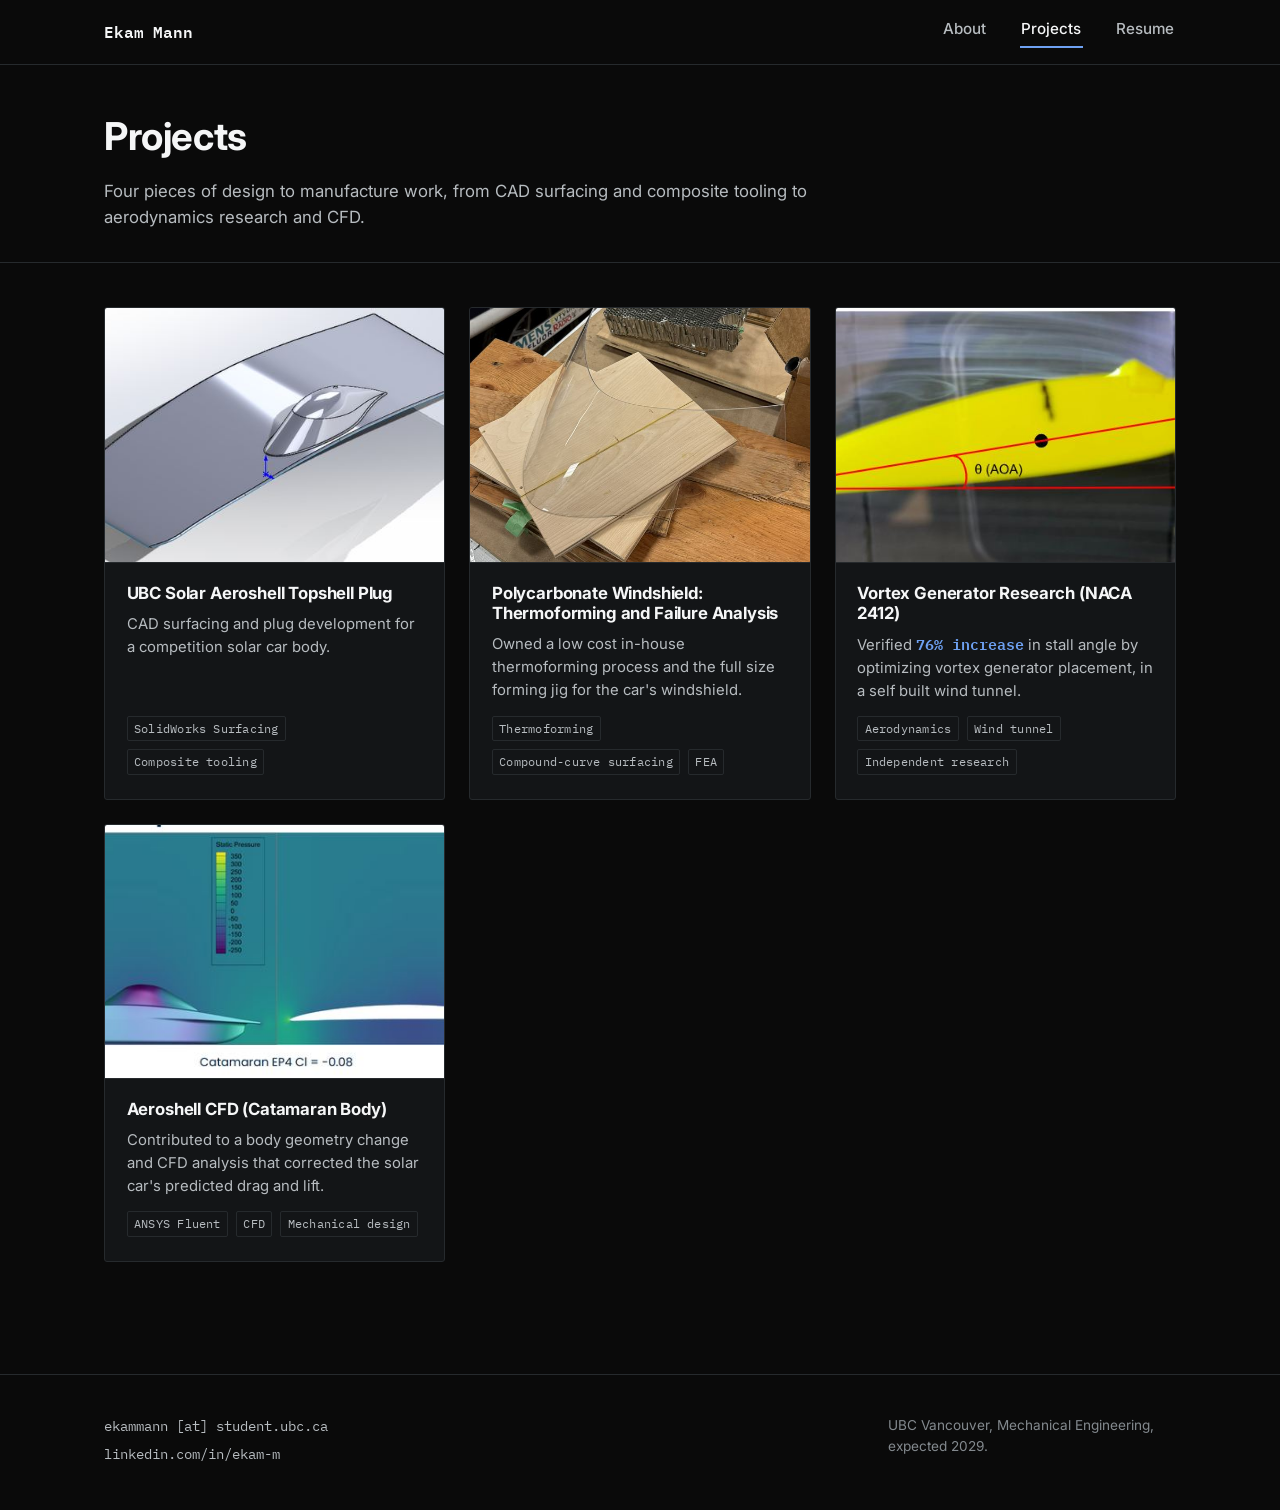
==== projects/index.html @ 42b0319a "Correct attribution on Aeroshell CFD project The previous writeup credited the corrected drag/lift c" ====
<!doctype html>
<html lang="en">
<head>
<meta charset="UTF-8" />
<meta name="viewport" content="width=device-width, initial-scale=1" />
<title>Projects · Ekam Mann</title>
<meta name="description" content="Design to manufacture engineering projects: composite tooling, thermoforming, aerodynamics research, CFD, and industry piping design." />
<link rel="preconnect" href="https://fonts.googleapis.com" />
<link rel="preconnect" href="https://fonts.gstatic.com" crossorigin />
<link href="https://fonts.googleapis.com/css2?family=Inter:wght@400;500;600;700&family=IBM+Plex+Mono:wght@400;500;600&display=swap" rel="stylesheet" />
<link rel="stylesheet" href="/assets/css/style.css" />
</head>
<body>
<a class="skip-link" href="#main">Skip to content</a>

<nav class="site-nav" aria-label="Primary">
  <div class="container">
    <a class="nav-brand" href="/">Ekam Mann</a>
    <button class="nav-toggle" aria-expanded="false" aria-controls="nav-links" aria-label="Toggle menu">
      <svg width="20" height="20" viewBox="0 0 20 20" fill="none" aria-hidden="true"><path d="M2.5 5h15M2.5 10h15M2.5 15h15" stroke="currentColor" stroke-width="1.5" stroke-linecap="round"/></svg>
    </button>
    <ul class="nav-links" id="nav-links">
      <li><a href="/">About</a></li>
      <li><a href="/projects/" aria-current="page">Projects</a></li>
      <li><a href="/resume/">Resume</a></li>
    </ul>
  </div>
</nav>

<main id="main">
  <header class="page-header">
    <div class="container">
      <h1>Projects</h1>
      <p class="lede">Four pieces of design to manufacture work, from CAD surfacing and composite tooling to aerodynamics research and CFD.</p>
    </div>
  </header>

  <div class="container">
    <div class="project-grid">

      <a class="project-card" href="/projects/aeroshell-topshell-plug/">
        <div class="card-media">
          <img src="/assets/img/p1-prototype-plug-thumb.jpg" alt="Prototype topshell plug for the UBC Solar aeroshell, a precision male mold surface used for composite layup." loading="lazy" width="640" height="322" />
        </div>
        <div class="card-body">
          <h2 class="card-title">UBC Solar Aeroshell Topshell Plug</h2>
          <p class="card-hook">CAD surfacing and plug development for a competition solar car body.</p>
          <div class="tag-row">
            <span class="tag">SolidWorks Surfacing</span>
            <span class="tag">Composite tooling</span>
          </div>
        </div>
      </a>

      <a class="project-card" href="/projects/windshield-thermoforming/">
        <div class="card-media">
          <img src="/assets/img/p2-windshield-result-thumb.jpg" alt="Formed polycarbonate windshield produced by the in-house thermoforming jig, fitted to the solar car canopy." loading="lazy" width="640" height="640" />
        </div>
        <div class="card-body">
          <h2 class="card-title">Polycarbonate Windshield: Thermoforming and Failure Analysis</h2>
          <p class="card-hook">Owned a low cost in-house thermoforming process and the full size forming jig for the car's windshield.</p>
          <div class="tag-row">
            <span class="tag">Thermoforming</span>
            <span class="tag">Compound-curve surfacing</span>
            <span class="tag">FEA</span>
          </div>
        </div>
      </a>

      <a class="project-card" href="/projects/vortex-generator-research/">
        <div class="card-media">
          <img src="/assets/img/p3-airfoil-tunnel-thumb.jpg" alt="3D printed NACA 2412 test airfoil mounted in the self-built wind tunnel for smoke flow visualization." loading="lazy" width="601" height="304" />
        </div>
        <div class="card-body">
          <h2 class="card-title">Vortex Generator Research (NACA 2412)</h2>
          <p class="card-hook">Verified <span class="metric">76% increase</span> in stall angle by optimizing vortex generator placement, in a self built wind tunnel.</p>
          <div class="tag-row">
            <span class="tag">Aerodynamics</span>
            <span class="tag">Wind tunnel</span>
            <span class="tag">Independent research</span>
          </div>
        </div>
      </a>

      <a class="project-card" href="/projects/aeroshell-cfd/">
        <div class="card-media">
          <img src="/assets/img/p4-pressure-thumb.jpg" alt="Static pressure distribution on the UBC Solar catamaran aeroshell body from the refined CFD model." loading="lazy" width="640" height="276" />
        </div>
        <div class="card-body">
          <h2 class="card-title">Aeroshell CFD (Catamaran Body)</h2>
          <p class="card-hook">Contributed to a body geometry change and CFD analysis that corrected the solar car's predicted drag and lift.</p>
          <div class="tag-row">
            <span class="tag">ANSYS Fluent</span>
            <span class="tag">CFD</span>
            <span class="tag">Mechanical design</span>
          </div>
        </div>
      </a>

    </div>
  </div>
</main>

<footer class="site-footer">
  <div class="container">
    <div class="footer-contact">
      <a href="#" data-mail-user="ekammann" data-mail-domain="student.ubc.ca">ekammann [at] student.ubc.ca</a>
      <a href="https://linkedin.com/in/ekam-m" target="_blank" rel="noopener">linkedin.com/in/ekam-m</a>
    </div>
    <p class="footer-note">UBC Vancouver, Mechanical Engineering, expected 2029.</p>
  </div>
</footer>

<script src="/assets/js/main.js"></script>
</body>
</html>
---- assets/css/style.css ----
/* ============================================================
   Ekam Mann — Portfolio
   Design system: dark, bold, engineering-credible. Near-black
   ground, engineering blue accent, mono for specs/metrics/tools,
   hairline rules instead of shadows.
   ============================================================ */

:root {
  --bg: #0a0a0a;
  --surface: #131517;
  --surface-raised: #17191c;
  --text: #f5f6f7;
  --text-secondary: #b7bcc0;
  --text-tertiary: #83898e;
  --border: #262a2d;
  --border-strong: #3a3f43;
  --accent: #6ea1f2;
  --accent-strong: #a5c4f7;
  --accent-on: #0a0a0a;
  --accent-tint: #16233a;
  --focus-ring: #6ea1f2;
  --code-bg: #1a1d20;
  --shadow: none;

  --font-sans: "Inter", -apple-system, BlinkMacSystemFont, "Segoe UI", Roboto,
    Helvetica, Arial, sans-serif;
  --font-mono: "IBM Plex Mono", ui-monospace, SFMono-Regular, Menlo, Consolas,
    "Liberation Mono", monospace;

  --container-w: 1120px;
  --radius: 3px;
  --nav-h: 64px;
}

/* ---------- Reset ---------- */
*,
*::before,
*::after {
  box-sizing: border-box;
}

html {
  -webkit-text-size-adjust: 100%;
  scroll-behavior: smooth;
}

@media (prefers-reduced-motion: reduce) {
  html {
    scroll-behavior: auto;
  }
  *,
  *::before,
  *::after {
    animation-duration: 0.001ms !important;
    animation-iteration-count: 1 !important;
    transition-duration: 0.001ms !important;
    scroll-behavior: auto !important;
  }
}

body {
  margin: 0;
  background: var(--bg);
  color: var(--text);
  font-family: var(--font-sans);
  font-size: 16px;
  line-height: 1.55;
  -webkit-font-smoothing: antialiased;
}

img {
  max-width: 100%;
  display: block;
  height: auto;
}

a {
  color: var(--accent);
}

h1,
h2,
h3,
h4 {
  line-height: 1.2;
  font-weight: 700;
  margin: 0 0 0.5em;
  letter-spacing: -0.01em;
}

p {
  margin: 0 0 1em;
  color: var(--text);
}

ul,
ol {
  margin: 0 0 1em;
  padding-left: 1.25em;
}

li {
  margin-bottom: 0.4em;
}

:focus-visible {
  outline: 2px solid var(--focus-ring);
  outline-offset: 2px;
  border-radius: 2px;
}

.skip-link {
  position: absolute;
  left: -9999px;
  top: 0;
  background: var(--accent);
  color: var(--accent-on);
  padding: 0.75em 1.25em;
  z-index: 200;
  font-weight: 600;
  text-decoration: none;
}

.skip-link:focus {
  left: 1rem;
  top: 1rem;
}

/* ---------- Layout ---------- */
.container {
  max-width: var(--container-w);
  margin: 0 auto;
  padding: 0 1.5rem;
}

@media (max-width: 640px) {
  .container {
    padding: 0 1.25rem;
  }
}

main {
  display: block;
}

/* ---------- Nav ---------- */
.site-nav {
  position: sticky;
  top: 0;
  z-index: 100;
  background: var(--bg);
  border-bottom: 1px solid var(--border);
  min-height: var(--nav-h);
}

.site-nav .container {
  display: flex;
  align-items: center;
  justify-content: space-between;
  min-height: var(--nav-h);
}

.nav-brand {
  font-family: var(--font-mono);
  font-weight: 600;
  font-size: 1rem;
  color: var(--text);
  text-decoration: none;
  letter-spacing: -0.01em;
}

.nav-brand:hover {
  color: var(--accent);
}

.nav-links {
  display: flex;
  gap: 2rem;
  list-style: none;
  margin: 0;
  padding: 0;
}

.nav-links a {
  color: var(--text-secondary);
  text-decoration: none;
  font-weight: 500;
  font-size: 0.95rem;
  padding: 0.5rem 0.1rem;
  border-bottom: 2px solid transparent;
}

.nav-links a:hover {
  color: var(--text);
}

.nav-links a[aria-current="page"] {
  color: var(--text);
  border-bottom-color: var(--accent);
}

.nav-toggle {
  display: none;
  background: none;
  border: 1px solid var(--border-strong);
  border-radius: var(--radius);
  width: 44px;
  height: 44px;
  align-items: center;
  justify-content: center;
  color: var(--text);
  cursor: pointer;
}

@media (max-width: 720px) {
  .nav-toggle {
    display: flex;
  }
  .site-nav .container {
    flex-wrap: wrap;
  }
  /* In-flow collapsible panel (not fixed) so opening the menu pushes
     the page down instead of floating over the hero content below it. */
  .nav-links {
    order: 3;
    flex-basis: 100%;
    flex-direction: column;
    gap: 0;
    width: 100%;
    max-height: 0;
    overflow: hidden;
    transition: max-height 220ms ease;
  }
  .nav-links.is-open {
    max-height: 320px;
    border-top: 1px solid var(--border);
  }
  .nav-links li {
    width: 100%;
  }
  .nav-links a {
    display: block;
    padding: 0.85rem 0.1rem;
    border-bottom: 1px solid var(--border);
  }
}

/* ---------- Buttons ---------- */
.btn {
  display: inline-flex;
  align-items: center;
  gap: 0.5em;
  padding: 0.7em 1.4em;
  border-radius: var(--radius);
  font-weight: 600;
  font-size: 0.95rem;
  text-decoration: none;
  border: 1px solid transparent;
  cursor: pointer;
  min-height: 44px;
  transition: background-color 150ms ease, border-color 150ms ease,
    color 150ms ease;
}

.btn-primary {
  background: var(--accent);
  color: var(--accent-on);
  border-color: var(--accent);
}

.btn-primary:hover {
  background: var(--accent-strong);
  border-color: var(--accent-strong);
}

.btn-secondary {
  background: transparent;
  color: var(--text);
  border-color: var(--border-strong);
}

.btn-secondary:hover {
  border-color: var(--accent);
  color: var(--accent);
}

.btn-row {
  display: flex;
  gap: 0.9rem;
  flex-wrap: wrap;
}

/* ---------- Hero / About ---------- */
/* --hero-bg-image is unset until a photo is supplied; the scrim
   layer alone gives an intentional dark vignette as a placeholder.
   To drop in a photo later, set on .hero:
     style="--hero-bg-image: url('/assets/img/hero-bg.jpg');" */
.hero {
  position: relative;
  overflow: hidden;
  padding: 6rem 0 4rem;
  border-bottom: 1px solid var(--border);
  isolation: isolate;
}

.hero::before {
  content: "";
  position: absolute;
  inset: 0;
  z-index: -1;
  background-image: var(--hero-bg-image, none),
    radial-gradient(ellipse 90% 60% at 50% 0%, #182335 0%, transparent 60%),
    linear-gradient(180deg, rgba(10, 10, 10, 0.35) 0%, rgba(10, 10, 10, 0.92) 75%, var(--bg) 100%);
  background-size: cover, cover, 100% 100%;
  background-position: center, center, center;
  background-color: var(--bg);
}

.hero::after {
  content: "";
  position: absolute;
  inset: 0;
  z-index: -1;
  background-image: linear-gradient(to right, var(--border) 1px, transparent 1px);
  background-size: 48px 100%;
  opacity: 0.5;
}

@media (max-width: 640px) {
  .hero {
    padding: 4rem 0 2.5rem;
  }
  .hero::after {
    display: none;
  }
}

.hero h1 {
  font-size: clamp(2.5rem, 8vw, 5.25rem);
  font-weight: 800;
  letter-spacing: -0.02em;
  max-width: 16ch;
}

.hero .lede {
  font-size: 1.2rem;
  color: var(--text-secondary);
  max-width: 62ch;
  margin-bottom: 1.75rem;
}

/* ---------- Threads ---------- */
.threads {
  padding: 3.5rem 0;
  border-bottom: 1px solid var(--border);
}

.threads h2,
.section-heading {
  font-family: var(--font-mono);
  font-size: 0.85rem;
  letter-spacing: 0.08em;
  text-transform: uppercase;
  color: var(--text-tertiary);
  margin-bottom: 1.75rem;
}

.thread-grid {
  display: grid;
  grid-template-columns: repeat(3, 1fr);
  gap: 1.75rem;
}

@media (max-width: 820px) {
  .thread-grid {
    grid-template-columns: 1fr;
  }
}

.thread {
  border-top: 2px solid var(--accent);
  padding-top: 1rem;
}

.thread .thread-index {
  font-family: var(--font-mono);
  font-size: 0.8rem;
  color: var(--text-tertiary);
  display: block;
  margin-bottom: 0.5rem;
}

.thread h3 {
  font-size: 1.1rem;
  margin-bottom: 0.5rem;
}

.thread p {
  color: var(--text-secondary);
  font-size: 0.97rem;
  margin: 0;
}

/* ---------- Tools (marquee) ---------- */
.tools-section {
  padding: 3.5rem 0;
  border-bottom: 1px solid var(--border);
}

.tool-group {
  margin-bottom: 2rem;
}

.tool-group:last-child {
  margin-bottom: 0;
}

.tool-group-label {
  font-family: var(--font-mono);
  font-size: 0.78rem;
  letter-spacing: 0.06em;
  text-transform: uppercase;
  color: var(--text-tertiary);
  margin-bottom: 0.75rem;
}

/* Default/fallback state (no JS, or motion reduced): a plain wrapped
   row of pills, no animation. JS measures each track and only adds
   .is-marquee-ready once it has padded the content wide enough to
   loop with no visible gap, whatever the item count. */
.tool-marquee {
  overflow: hidden;
}

.tool-marquee.is-marquee-ready {
  -webkit-mask-image: linear-gradient(
    90deg,
    transparent,
    black 6%,
    black 94%,
    transparent
  );
  mask-image: linear-gradient(
    90deg,
    transparent,
    black 6%,
    black 94%,
    transparent
  );
}

.tool-marquee-track {
  display: flex;
  flex-wrap: wrap;
  gap: 0.6rem;
}

.tool-marquee.is-marquee-ready .tool-marquee-track {
  flex-wrap: nowrap;
  width: max-content;
  animation: tool-marquee 26s linear infinite;
}

.tool-marquee.is-marquee-ready:hover .tool-marquee-track {
  animation-play-state: paused;
}

.tool-marquee[data-dir="reverse"] .tool-marquee-track {
  animation-direction: reverse;
}

@keyframes tool-marquee {
  from {
    transform: translateX(0);
  }
  to {
    transform: translateX(-50%);
  }
}

.tool-pill {
  flex: none;
  display: inline-flex;
  align-items: center;
  gap: 0.5em;
  font-family: var(--font-mono);
  font-size: 0.82rem;
  color: var(--text-secondary);
  background: var(--surface);
  border: 1px solid var(--border);
  border-radius: var(--radius);
  padding: 0.4em 0.9em;
  white-space: nowrap;
}

.tool-pill-icon {
  width: 18px;
  height: 18px;
  object-fit: contain;
  border-radius: 3px;
  background: #ffffff;
  padding: 2px;
  flex: none;
}

.tool-pill svg.tool-pill-icon {
  fill: currentColor;
  background: none;
  padding: 0;
  width: 16px;
  height: 16px;
}

/* ---------- Experience ---------- */
.experience-list {
  display: flex;
  flex-direction: column;
  gap: 2.5rem;
}

.experience-item {
  border-top: 1px solid var(--border);
  padding-top: 1.5rem;
}

.experience-head {
  display: flex;
  justify-content: space-between;
  align-items: baseline;
  flex-wrap: wrap;
  gap: 0.5rem 1.5rem;
  margin-bottom: 0.6rem;
}

.experience-title {
  display: flex;
  align-items: center;
  gap: 0.8rem;
}

.experience-logo {
  height: 40px;
  width: auto;
  max-width: 96px;
  object-fit: contain;
  border-radius: 4px;
  background: #ffffff;
  border: 1px solid var(--border);
  padding: 4px 6px;
  flex: none;
}

.experience-role {
  font-size: 1.2rem;
  font-weight: 700;
  margin: 0;
}

.experience-role span {
  color: var(--text-secondary);
  font-weight: 500;
}

.experience-meta {
  font-family: var(--font-mono);
  font-size: 0.82rem;
  color: var(--text-tertiary);
  white-space: nowrap;
}

.experience-desc {
  color: var(--text-secondary);
  max-width: 68ch;
  margin-bottom: 0.9rem;
}

.experience-links {
  display: flex;
  gap: 1rem;
  margin-top: 0.75rem;
  font-size: 0.9rem;
}

.experience-links a {
  font-weight: 600;
  text-decoration: none;
}

/* ---------- CTA band ---------- */
.cta-band {
  padding: 3rem 0;
}

/* ---------- Footer ---------- */
.site-footer {
  border-top: 1px solid var(--border);
  padding: 2.5rem 0;
  margin-top: 3rem;
}

.site-footer .container {
  display: flex;
  flex-wrap: wrap;
  justify-content: space-between;
  align-items: flex-start;
  gap: 1.5rem;
}

.footer-contact {
  font-family: var(--font-mono);
  font-size: 0.9rem;
  color: var(--text-secondary);
  display: flex;
  flex-direction: column;
  gap: 0.4rem;
}

.footer-contact a {
  color: var(--text-secondary);
  text-decoration: none;
}

.footer-contact a:hover {
  color: var(--accent);
}

.footer-note {
  font-size: 0.85rem;
  color: var(--text-tertiary);
  max-width: 32ch;
}

/* ---------- Page header (non-home pages) ---------- */
.page-header {
  padding: 3rem 0 2rem;
  border-bottom: 1px solid var(--border);
}

.page-header h1 {
  font-size: clamp(1.75rem, 3.5vw, 2.4rem);
}

.page-header .lede {
  color: var(--text-secondary);
  max-width: 65ch;
  font-size: 1.05rem;
  margin-bottom: 0;
}

/* ---------- Project cards ---------- */
.project-grid {
  display: grid;
  grid-template-columns: repeat(3, 1fr);
  gap: 1.5rem;
  padding: 2.75rem 0 4rem;
}

@media (max-width: 980px) {
  .project-grid {
    grid-template-columns: repeat(2, 1fr);
  }
}

@media (max-width: 640px) {
  .project-grid {
    grid-template-columns: 1fr;
  }
}

.project-card {
  display: flex;
  flex-direction: column;
  border: 1px solid var(--border);
  border-radius: var(--radius);
  background: var(--surface);
  overflow: hidden;
  text-decoration: none;
  color: var(--text);
  transition: border-color 150ms ease, transform 150ms ease;
}

.project-card:hover {
  border-color: var(--accent);
}

.project-card:hover .card-title {
  color: var(--accent);
}

.card-media {
  aspect-ratio: 4 / 3;
  background: var(--code-bg);
  overflow: hidden;
  border-bottom: 1px solid var(--border);
}

.card-media img {
  width: 100%;
  height: 100%;
  object-fit: cover;
}

.card-media.is-placeholder {
  display: flex;
  align-items: center;
  justify-content: center;
  padding: 1.25rem;
  text-align: center;
}

.card-media.is-placeholder .placeholder-text {
  font-family: var(--font-mono);
  font-size: 0.8rem;
  color: var(--text-tertiary);
  line-height: 1.5;
}

.card-body {
  padding: 1.25rem 1.35rem 1.5rem;
  display: flex;
  flex-direction: column;
  gap: 0.6rem;
  flex: 1;
}

.card-title {
  font-size: 1.05rem;
  font-weight: 700;
  margin: 0;
}

.card-hook {
  color: var(--text-secondary);
  font-size: 0.93rem;
  margin: 0;
  flex: 1;
}

.tag-row {
  display: flex;
  flex-wrap: wrap;
  gap: 0.5rem;
  margin-top: 0.2rem;
}

.tag {
  font-family: var(--font-mono);
  font-size: 0.72rem;
  letter-spacing: 0.02em;
  color: var(--text-secondary);
  border: 1px solid var(--border);
  border-radius: 2px;
  padding: 0.25em 0.55em;
}

/* ---------- Project detail ---------- */
.project-detail {
  padding: 3rem 0 4.5rem;
}

.scope-line {
  font-family: var(--font-mono);
  font-size: 0.88rem;
  color: var(--text-secondary);
  background: var(--accent-tint);
  border-left: 3px solid var(--accent);
  padding: 0.9rem 1.1rem;
  margin: 0 0 2.25rem;
  line-height: 1.6;
}

.scope-line strong {
  color: var(--text);
}

.project-body {
  max-width: 72ch;
}

.project-body h2 {
  font-size: 1.35rem;
  margin-top: 2.25rem;
}

.project-body h3 {
  font-size: 1.1rem;
  margin-top: 1.75rem;
}

.project-body p,
.project-body li {
  color: var(--text-secondary);
  font-size: 1rem;
}

.caveat {
  border: 1px solid var(--border-strong);
  border-left: 3px solid var(--text-tertiary);
  background: var(--code-bg);
  padding: 1rem 1.2rem;
  margin: 1.75rem 0;
  border-radius: var(--radius);
}

.caveat p {
  margin: 0;
  font-size: 0.93rem;
}

.caveat p + p {
  margin-top: 0.6rem;
}

.image-block {
  margin: 2rem 0;
}

.image-pair {
  display: grid;
  grid-template-columns: 1fr 1fr;
  gap: 1rem;
  margin: 2rem 0;
}

@media (max-width: 640px) {
  .image-pair {
    grid-template-columns: 1fr;
  }
}

.image-block img,
.image-pair img {
  border: 1px solid var(--border);
  border-radius: var(--radius);
  width: 100%;
}

figure {
  margin: 0;
}

figcaption {
  font-size: 0.85rem;
  color: var(--text-tertiary);
  margin-top: 0.5rem;
  font-family: var(--font-mono);
}

.metric {
  font-family: var(--font-mono);
  font-weight: 600;
  color: var(--accent);
}

.no-image-note {
  border: 1px dashed var(--border-strong);
  border-radius: var(--radius);
  padding: 1.75rem;
  text-align: center;
  color: var(--text-tertiary);
  font-family: var(--font-mono);
  font-size: 0.85rem;
  margin: 2rem 0;
  background: var(--code-bg);
}

.project-nav {
  display: flex;
  justify-content: space-between;
  margin-top: 3rem;
  padding-top: 1.5rem;
  border-top: 1px solid var(--border);
  font-size: 0.95rem;
}

.project-nav a {
  text-decoration: none;
  font-weight: 600;
}

/* ---------- Resume page ---------- */
.resume-embed-wrap {
  border: 1px solid var(--border);
  border-radius: var(--radius);
  overflow: hidden;
  background: var(--code-bg);
  margin: 2rem 0;
}

.resume-embed-wrap embed,
.resume-embed-wrap iframe {
  width: 100%;
  height: 78vh;
  min-height: 480px;
  border: none;
  display: block;
}

.resume-fallback {
  padding: 2.5rem 1.5rem;
  text-align: center;
  color: var(--text-secondary);
}

/* ---------- 404 ---------- */
.error-page {
  padding: 6rem 0;
  text-align: center;
}

.error-page .code {
  font-family: var(--font-mono);
  font-size: 0.9rem;
  color: var(--text-tertiary);
  margin-bottom: 1rem;
}

/* ---------- Utility ---------- */
.visually-hidden {
  position: absolute;
  width: 1px;
  height: 1px;
  padding: 0;
  margin: -1px;
  overflow: hidden;
  clip: rect(0, 0, 0, 0);
  white-space: nowrap;
  border: 0;
}
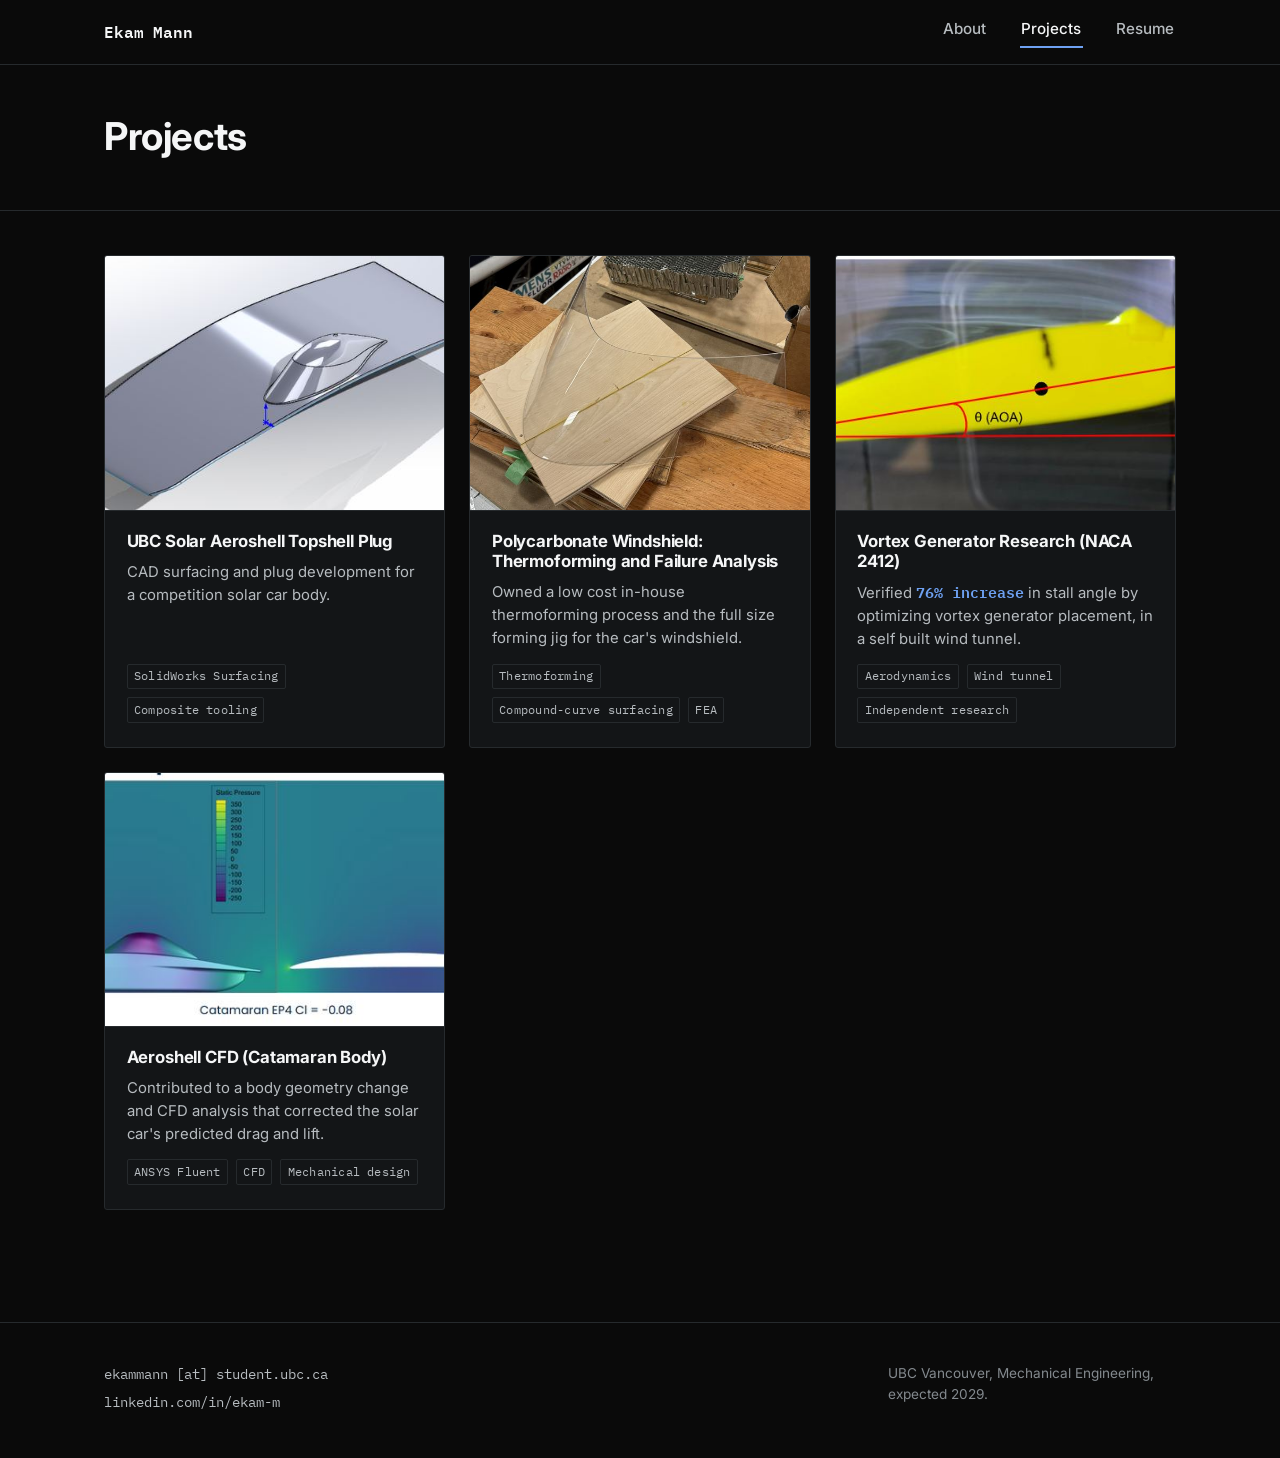
==== commit 5c54185c: "Remove lede paragraph from Projects page header" ====
--- a/projects/index.html
+++ b/projects/index.html
@@ -5,6 +5,19 @@
 <meta name="viewport" content="width=device-width, initial-scale=1" />
 <title>Projects · Ekam Mann</title>
 <meta name="description" content="Design to manufacture engineering projects: composite tooling, thermoforming, aerodynamics research, CFD, and industry piping design." />
+<meta property="og:type" content="website" />
+<meta property="og:url" content="https://ekammann.com/projects/" />
+<meta property="og:title" content="Projects · Ekam Mann" />
+<meta property="og:description" content="Design to manufacture engineering projects: composite tooling, thermoforming, aerodynamics research, CFD, and industry piping design." />
+<meta property="og:image" content="https://ekammann.com/assets/img/og-image.jpg" />
+<meta name="twitter:card" content="summary" />
+<meta name="twitter:title" content="Projects · Ekam Mann" />
+<meta name="twitter:description" content="Design to manufacture engineering projects: composite tooling, thermoforming, aerodynamics research, CFD, and industry piping design." />
+<meta name="twitter:image" content="https://ekammann.com/assets/img/og-image.jpg" />
+<link rel="icon" href="/favicon.ico" sizes="any" />
+<link rel="icon" href="/assets/img/favicon-32.png" type="image/png" sizes="32x32" />
+<link rel="icon" href="/assets/img/favicon-16.png" type="image/png" sizes="16x16" />
+<link rel="apple-touch-icon" href="/assets/img/apple-touch-icon.png" />
 <link rel="preconnect" href="https://fonts.googleapis.com" />
 <link rel="preconnect" href="https://fonts.gstatic.com" crossorigin />
 <link href="https://fonts.googleapis.com/css2?family=Inter:wght@400;500;600;700&family=IBM+Plex+Mono:wght@400;500;600&display=swap" rel="stylesheet" />
@@ -31,7 +44,6 @@
   <header class="page-header">
     <div class="container">
       <h1>Projects</h1>
-      <p class="lede">Four pieces of design to manufacture work, from CAD surfacing and composite tooling to aerodynamics research and CFD.</p>
     </div>
   </header>
 
--- a/assets/css/style.css
+++ b/assets/css/style.css
@@ -298,6 +298,10 @@
 .hero {
   position: relative;
   overflow: hidden;
+  min-height: calc(100svh - var(--nav-h));
+  display: flex;
+  flex-direction: column;
+  justify-content: center;
   padding: 6rem 0 4rem;
   border-bottom: 1px solid var(--border);
   isolation: isolate;
@@ -333,6 +337,28 @@
   .hero::after {
     display: none;
   }
+  /* The desktop hero photo is cropped wide (roughly 2.6:1) for a wide,
+     short banner. On mobile the hero is narrow and tall, so
+     background-size: cover on that crop would zoom in so far only a
+     sliver of the image is visible. Use a separate, portrait-friendlier
+     crop instead of fighting one image across two very different
+     container shapes. */
+  .hero::before {
+    background-image: url("/assets/img/hero-aeroshell-mobile.jpg"),
+      radial-gradient(
+        ellipse 90% 60% at 50% 0%,
+        #182335 0%,
+        transparent 60%
+      ),
+      linear-gradient(
+        180deg,
+        rgba(10, 10, 10, 0.35) 0%,
+        rgba(10, 10, 10, 0.92) 75%,
+        var(--bg) 100%
+      );
+    background-size: cover, cover, 100% 100%;
+    background-position: center 25%, center, center;
+  }
 }
 
 .hero h1 {
@@ -349,10 +375,101 @@
   margin-bottom: 1.75rem;
 }
 
+/* Entrance animation: hero content fades/slides in on load, staggered.
+   Reduced-motion users get this instantly via the global override above. */
+.hero h1,
+.hero .lede,
+.hero .btn-row {
+  animation: hero-fade-up 0.7s ease both;
+}
+
+.hero .lede {
+  animation-delay: 0.12s;
+}
+
+.hero .btn-row {
+  animation-delay: 0.24s;
+}
+
+@keyframes hero-fade-up {
+  from {
+    opacity: 0;
+    transform: translateY(14px);
+  }
+  to {
+    opacity: 1;
+    transform: translateY(0);
+  }
+}
+
+.scroll-cue {
+  position: absolute;
+  left: 50%;
+  bottom: 3.75rem;
+  transform: translateX(-50%);
+  display: flex;
+  flex-direction: column;
+  align-items: center;
+  gap: 0.65rem;
+  font-family: var(--font-mono);
+  font-size: 1.03rem;
+  letter-spacing: 0.08em;
+  text-transform: uppercase;
+  color: var(--text-tertiary);
+  text-decoration: none;
+  animation: hero-fade-up 0.7s ease 0.4s both,
+    scroll-cue-bounce 2.2s ease-in-out 1.1s infinite;
+}
+
+.scroll-cue svg {
+  width: 22px;
+  height: 22px;
+}
+
+.scroll-cue:hover {
+  color: var(--accent);
+}
+
+@keyframes scroll-cue-bounce {
+  0%,
+  100% {
+    transform: translateX(-50%) translateY(0);
+  }
+  50% {
+    transform: translateX(-50%) translateY(6px);
+  }
+}
+
+@media (max-width: 640px) {
+  .scroll-cue {
+    bottom: 1.5rem;
+  }
+}
+
+/* Reveal-on-scroll: applied via JS (main.js) only when IntersectionObserver
+   and motion are available, so content stays visible without JS. */
+.reveal {
+  opacity: 0;
+  transform: translateY(24px);
+  transition: opacity 0.6s ease, transform 0.6s ease;
+}
+
+.reveal.is-visible {
+  opacity: 1;
+  transform: translateY(0);
+}
+
 /* ---------- Threads ---------- */
 .threads {
   padding: 3.5rem 0;
   border-bottom: 1px solid var(--border);
+}
+
+.threads-intro {
+  font-size: 1.05rem;
+  color: var(--text-secondary);
+  max-width: 68ch;
+  margin-bottom: 2.25rem;
 }
 
 .threads h2,
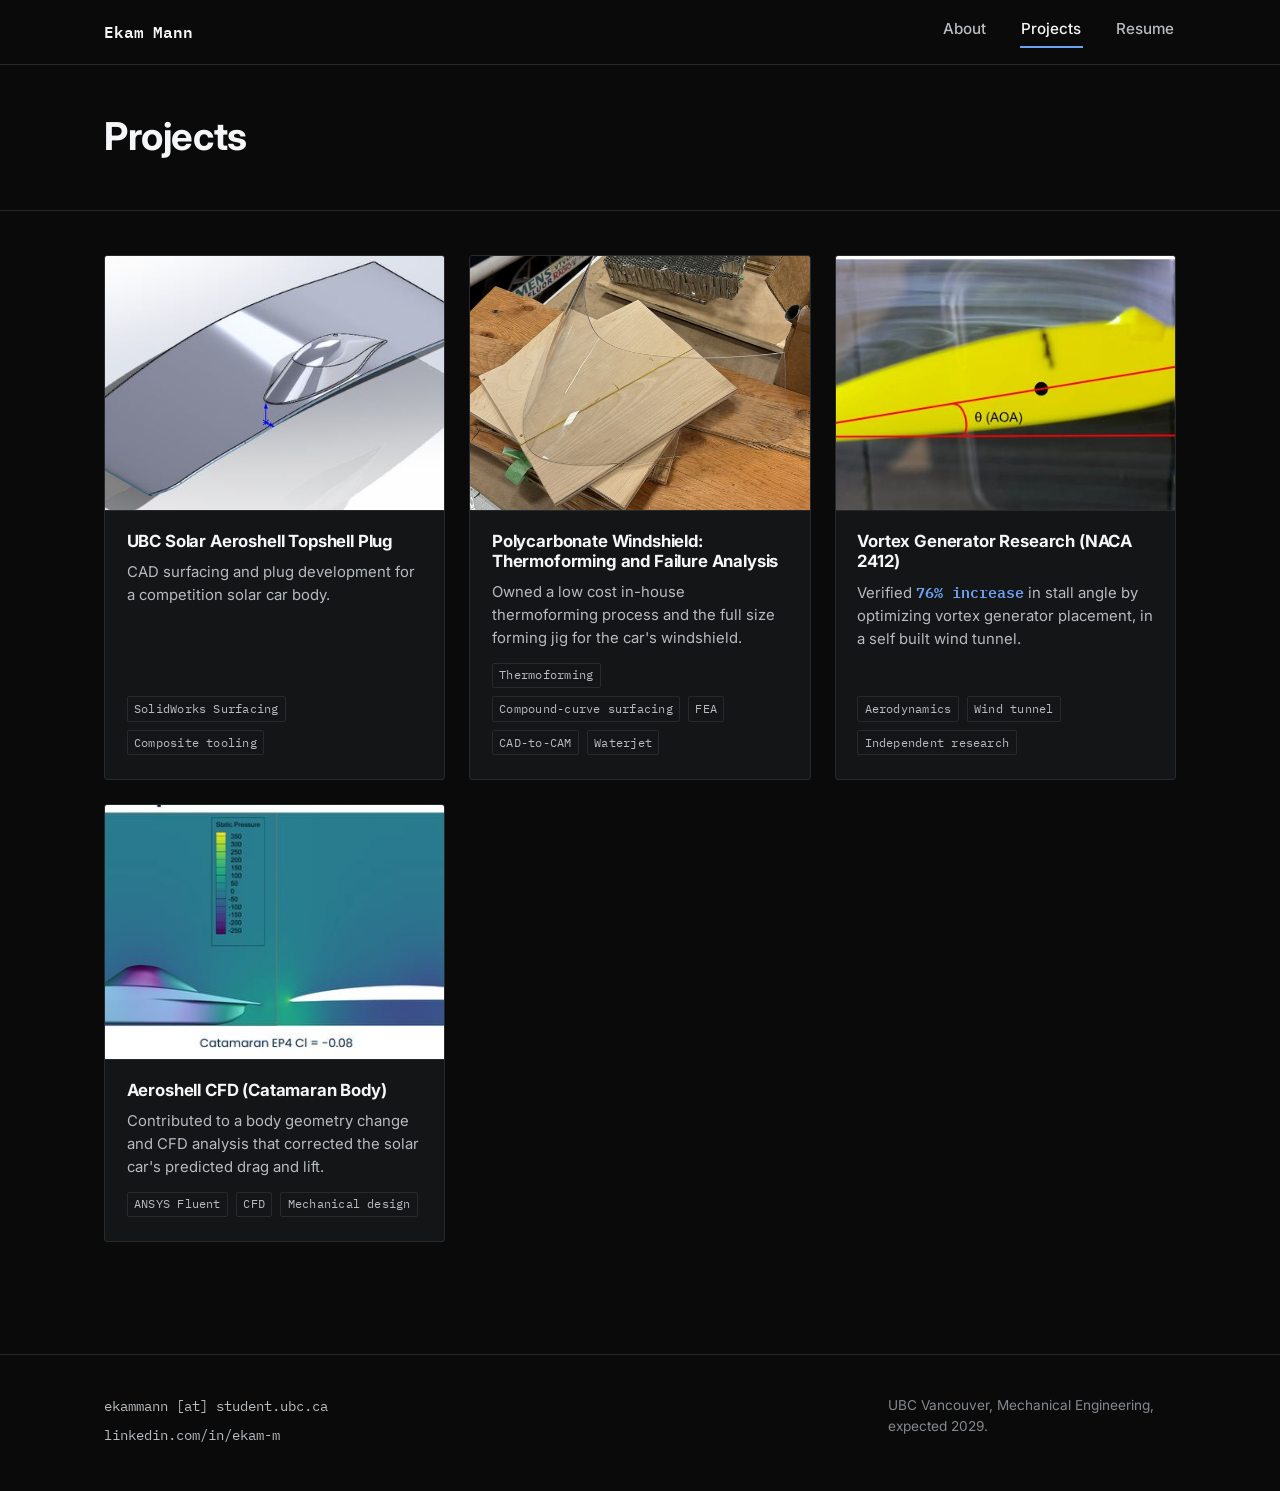
==== commit cdbe5cb5: "Add CAD-to-CAM and Waterjet tags to windshield project card" ====
--- a/projects/index.html
+++ b/projects/index.html
@@ -75,6 +75,8 @@
             <span class="tag">Thermoforming</span>
             <span class="tag">Compound-curve surfacing</span>
             <span class="tag">FEA</span>
+            <span class="tag">CAD-to-CAM</span>
+            <span class="tag">Waterjet</span>
           </div>
         </div>
       </a>
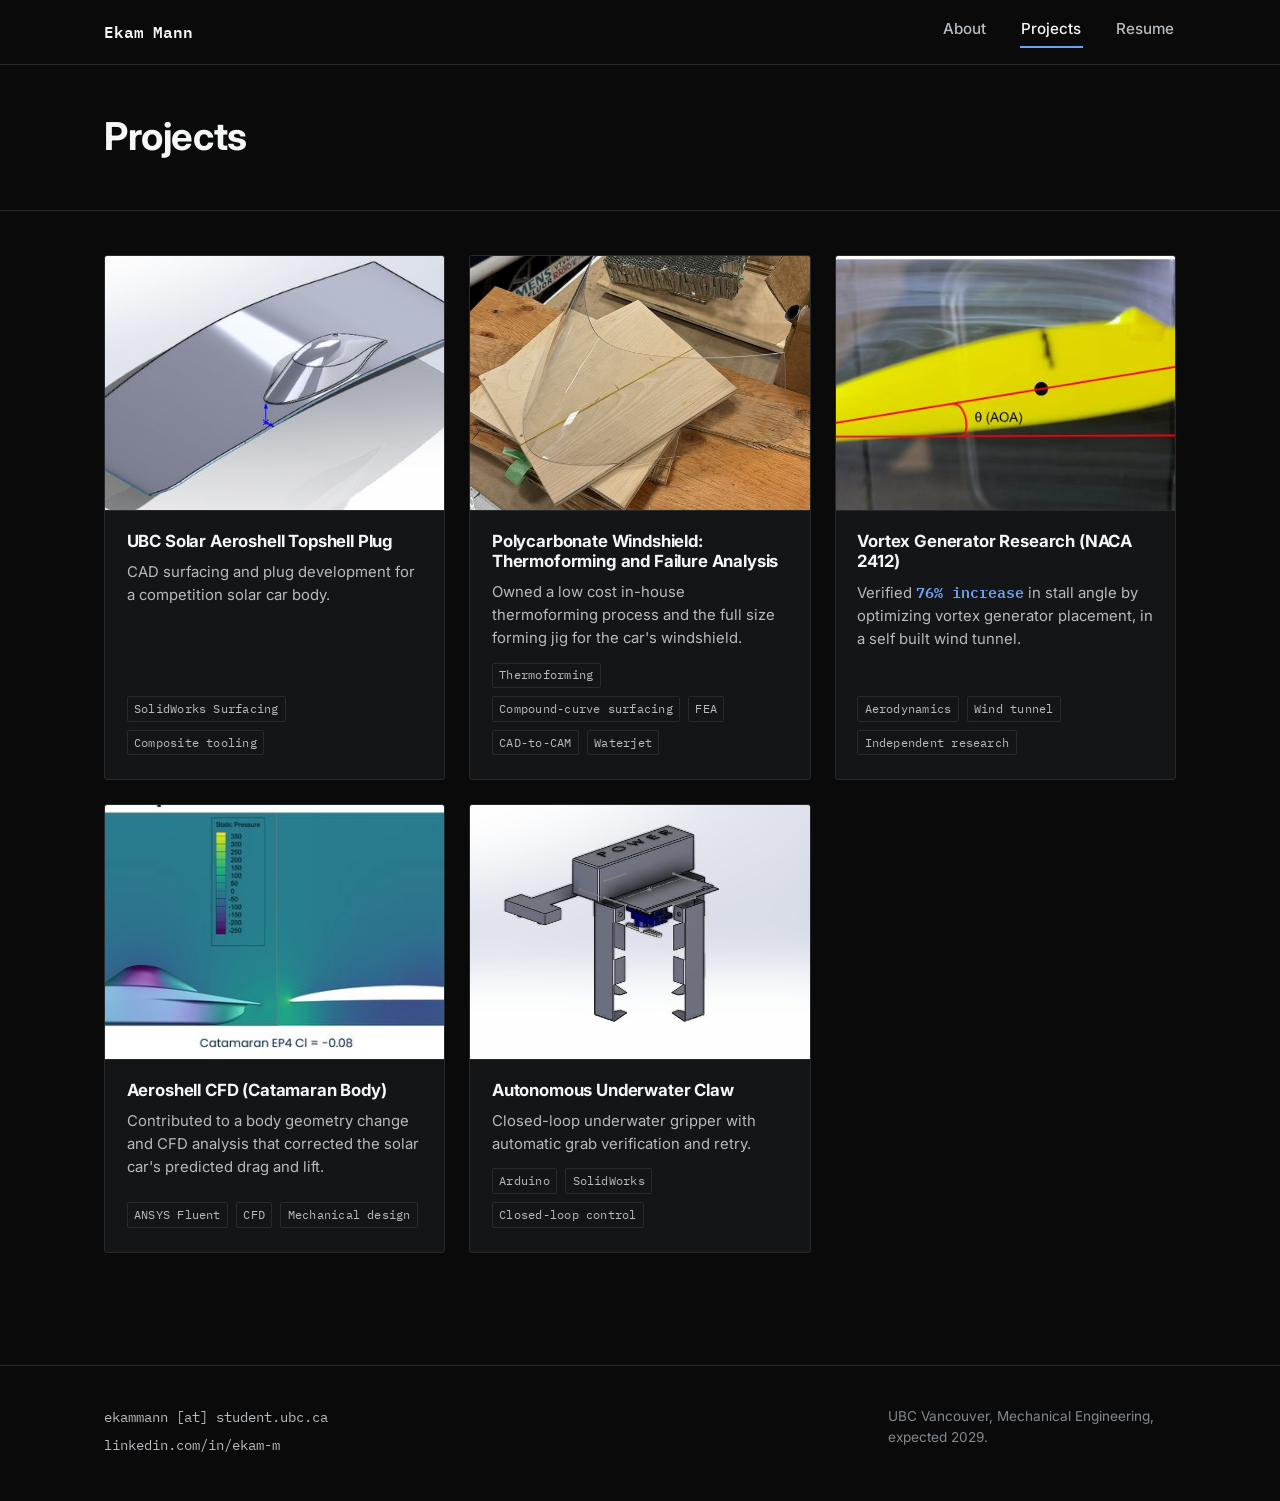
==== commit 4ece25f2: "Add Autonomous Underwater Claw project New fifth project: a closed-loop underwater gripper (APSC 101" ====
--- a/projects/index.html
+++ b/projects/index.html
@@ -111,6 +111,21 @@
         </div>
       </a>
 
+      <a class="project-card" href="/projects/autonomous-claw/">
+        <div class="card-media">
+          <img src="/assets/img/autonomous-claw-cad-thumb.jpg" alt="SolidWorks assembly render of the autonomous underwater claw mechanism." loading="lazy" width="640" height="523" />
+        </div>
+        <div class="card-body">
+          <h2 class="card-title">Autonomous Underwater Claw</h2>
+          <p class="card-hook">Closed-loop underwater gripper with automatic grab verification and retry.</p>
+          <div class="tag-row">
+            <span class="tag">Arduino</span>
+            <span class="tag">SolidWorks</span>
+            <span class="tag">Closed-loop control</span>
+          </div>
+        </div>
+      </a>
+
     </div>
   </div>
 </main>
--- a/assets/css/style.css
+++ b/assets/css/style.css
@@ -981,6 +981,71 @@
   background: var(--code-bg);
 }
 
+.video-block {
+  margin: 2rem 0;
+  max-width: 420px;
+}
+
+.video-block video {
+  border: 1px solid var(--border);
+  border-radius: var(--radius);
+  width: 100%;
+  display: block;
+  background: var(--code-bg);
+}
+
+/* ---------- Code block ---------- */
+.code-details {
+  margin: 1.75rem 0;
+  border: 1px solid var(--border);
+  border-radius: var(--radius);
+  background: var(--code-bg);
+}
+
+.code-summary {
+  cursor: pointer;
+  list-style: none;
+  padding: 0.9rem 1.1rem;
+  font-family: var(--font-mono);
+  font-size: 0.88rem;
+  font-weight: 600;
+  color: var(--text);
+  display: flex;
+  align-items: center;
+  justify-content: space-between;
+  gap: 1rem;
+}
+
+.code-summary::-webkit-details-marker {
+  display: none;
+}
+
+.code-summary::after {
+  content: "Show code";
+  font-weight: 500;
+  color: var(--accent);
+  font-size: 0.8rem;
+}
+
+.code-details[open] .code-summary::after {
+  content: "Hide code";
+}
+
+.code-details pre {
+  margin: 0;
+  padding: 1.1rem;
+  border-top: 1px solid var(--border);
+  overflow-x: auto;
+}
+
+.code-details code {
+  font-family: var(--font-mono);
+  font-size: 0.82rem;
+  line-height: 1.6;
+  color: var(--text-secondary);
+  white-space: pre;
+}
+
 .project-nav {
   display: flex;
   justify-content: space-between;
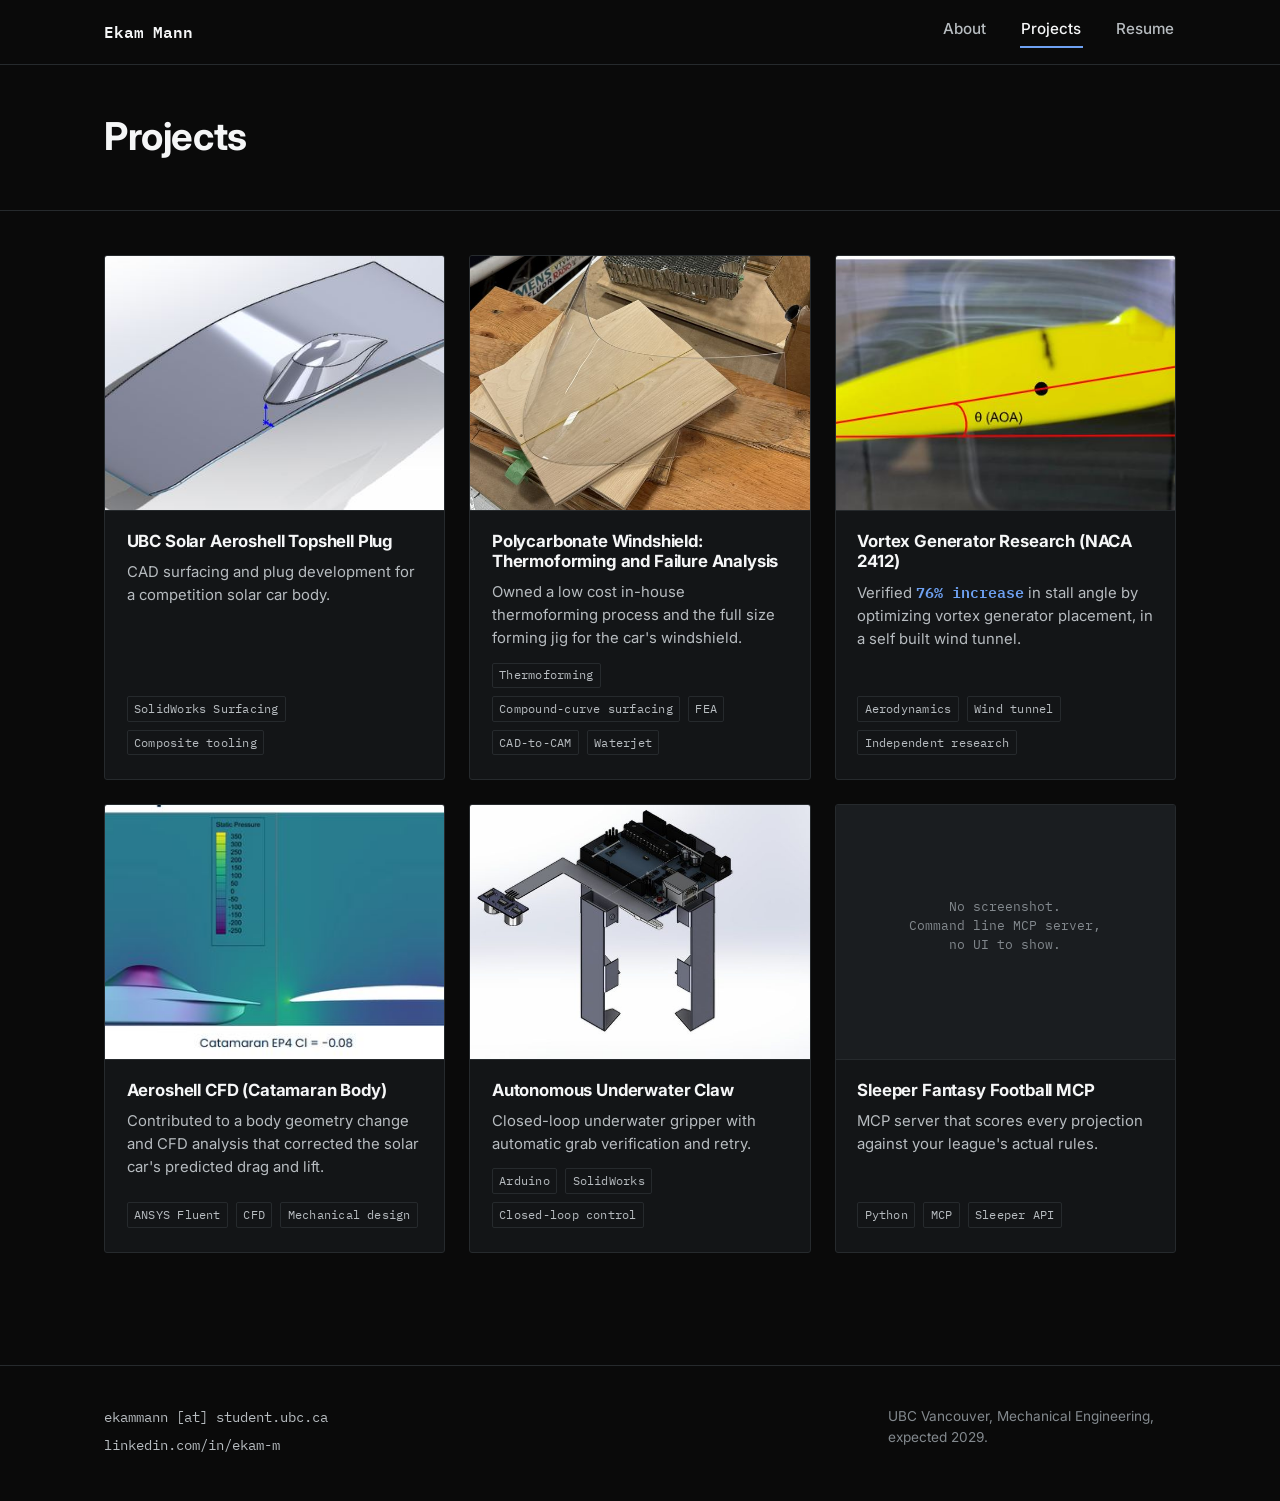
==== commit 3bdae051: "Add Sleeper Fantasy Football MCP project New sixth project: a solo MCP server that re-scores fantasy" ====
--- a/projects/index.html
+++ b/projects/index.html
@@ -126,6 +126,21 @@
         </div>
       </a>
 
+      <a class="project-card" href="/projects/sleeper-fantasy-mcp/">
+        <div class="card-media is-placeholder">
+          <p class="placeholder-text">No screenshot.<br />Command line MCP server,<br />no UI to show.</p>
+        </div>
+        <div class="card-body">
+          <h2 class="card-title">Sleeper Fantasy Football MCP</h2>
+          <p class="card-hook">MCP server that scores every projection against your league's actual rules.</p>
+          <div class="tag-row">
+            <span class="tag">Python</span>
+            <span class="tag">MCP</span>
+            <span class="tag">Sleeper API</span>
+          </div>
+        </div>
+      </a>
+
     </div>
   </div>
 </main>
--- a/assets/css/style.css
+++ b/assets/css/style.css
@@ -990,6 +990,7 @@
   border: 1px solid var(--border);
   border-radius: var(--radius);
   width: 100%;
+  height: auto;
   display: block;
   background: var(--code-bg);
 }
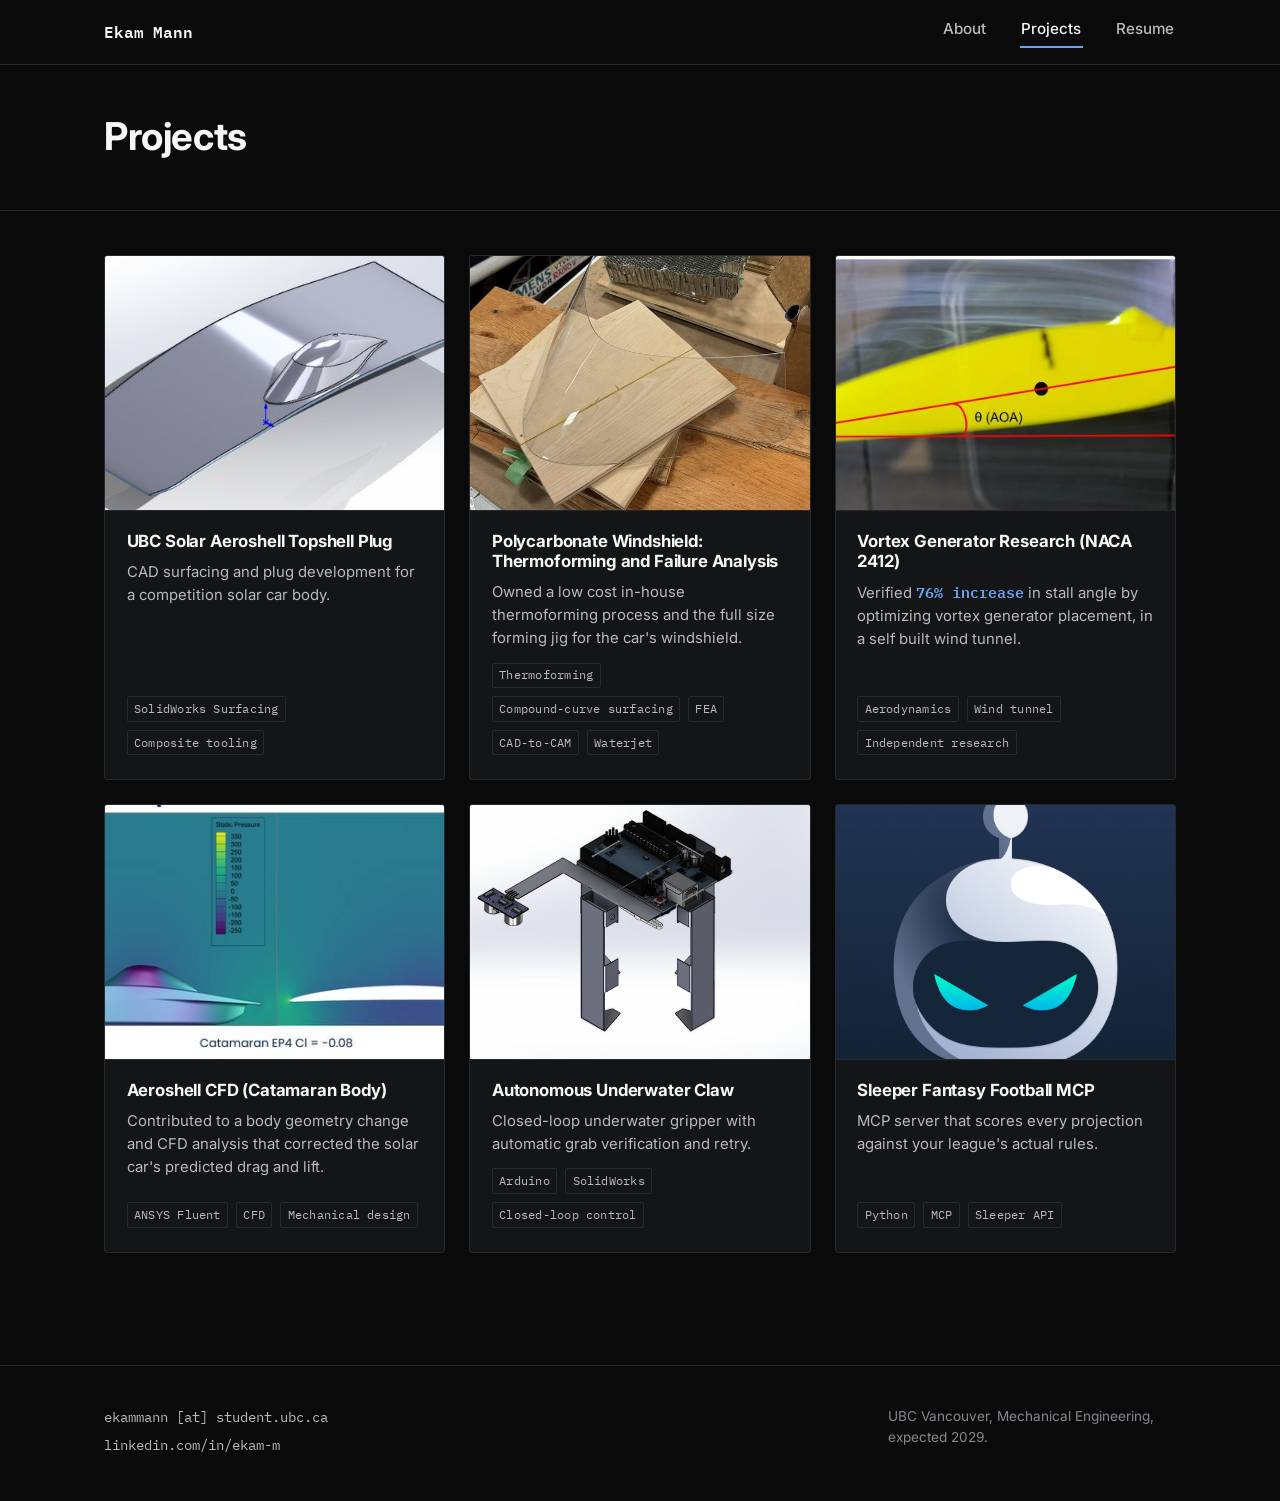
==== commit e47323a8: "Update sleeper MCP card thumbnail and resume PDF" ====
--- a/projects/index.html
+++ b/projects/index.html
@@ -127,8 +127,8 @@
       </a>
 
       <a class="project-card" href="/projects/sleeper-fantasy-mcp/">
-        <div class="card-media is-placeholder">
-          <p class="placeholder-text">No screenshot.<br />Command line MCP server,<br />no UI to show.</p>
+        <div class="card-media">
+          <img src="/assets/img/sleeper-fantasy-mcp-thumb.jpg" alt="Sleeper app icon, representing the fantasy football platform this MCP server integrates with." loading="lazy" width="512" height="512" />
         </div>
         <div class="card-body">
           <h2 class="card-title">Sleeper Fantasy Football MCP</h2>
